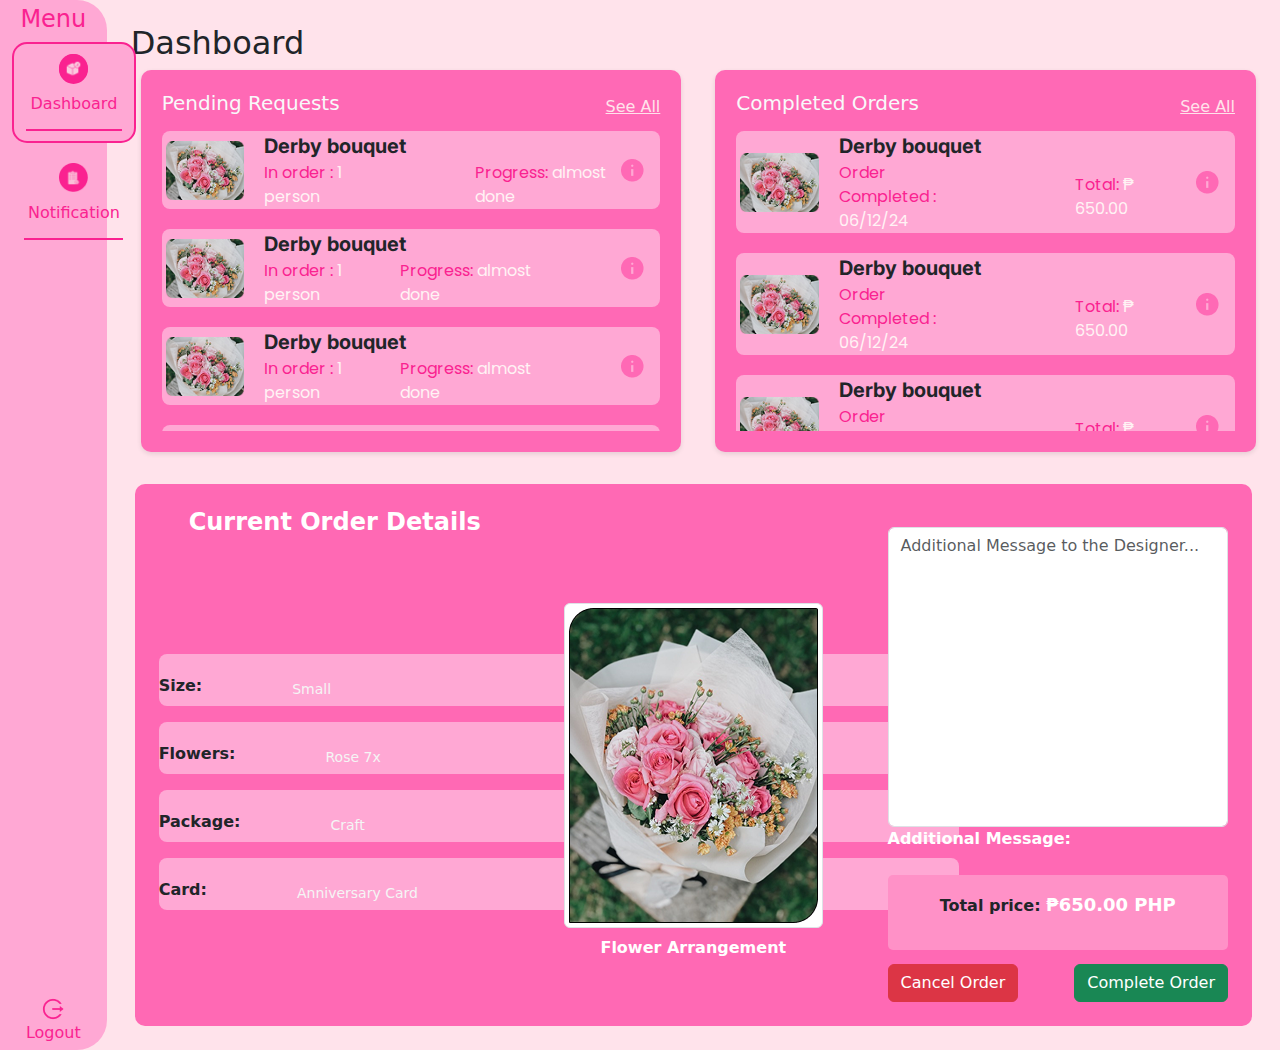
==== dashboard.html @ 8ddd06af "adjusted the scrollable content" ====
<!DOCTYPE html>
  <html lang="en">
  <head>
    <meta charset="UTF-8" />
    <meta name="viewport" content="width=device-width, initial-scale=1" />
    <title>Dashboard</title>
    <link rel="stylesheet" type="text/css" href="css/globalstyle.css">
    <link rel="stylesheet" type="text/css" href="css/dashboard.css">
    <link href="https://cdn.jsdelivr.net/npm/bootstrap@5.3.0/dist/css/bootstrap.min.css" rel="stylesheet" />
    
    <link href="https://fonts.googleapis.com/css2?family=Poppins:wght@300;400;500;600;700&display=swap" rel="stylesheet">
    <link href="https://fonts.googleapis.com/css2?family=Inter:wght@100;200;300;400;500;600;700;800;900&display=swap" rel="stylesheet">



  </head>
  <body>
    <div class="container-fluid">
      <div class="row">
        <nav class="col-sm-1 sidebar text-center">
          <div>
            <h4 class="menuss">Menu</h4>
            <ul class="nav flex-column">
              <li class="nav-item active">
                <div class="icon-box">
                  <img src="images/inventory.png">
                </div>
                <a class="nav-link link" href="index.html">Dashboard</a>
              </li>
              <li class="nav-item">
                <img src="images/reports.png">
                <a class="nav-link link" href="notif.html">Notification</a>
              </li>
              
            </ul>
          </div>
          <div class="text-center">
            <img href="#" src="images/logout.png">
            <a class="nav-link link" href="#">Logout</a>
          </div>
        </nav>

        <main class="col-md-11 p-4 mains">
          <h2>Dashboard</h2>
          <div class="row">

            <div class="col-md-6 mb-3">
              <div class="card-custom">
                <div class="d-flex justify-content-between align-items-center">
                  <h5 class="text-light">Pending Requests</h5>
                  <a href="#" class="see">See All</a>
                </div>

                <!-- SCROLLABLE CONTENT -->
                <div class="scrollable mt-2">

                  <!-- 1st CONTENT-SECTION -->
                  <div class="order-card d-flex align-items-center w-100 ">
                    
                    <img class="orders p-1" src="images/bouquet.png" alt="Bouquet">
                    
                    <div class="d-flex flex-column w-100 gap-0 ps-3">

                      <p class="mb-0 fw-bold dashboard-name">Derby bouquet</p> 

                      <div class=" d-flex flex justify-content-start align-items-center">
                          <span>
                            <p class=" m-0 progresss">In order : <span class= "started">1 person</span></p> 
                          </span>
                          <span class="ms-5 ps-5">
                            <p class="m-0 progresss">Progress: <span class= "started"> almost done</span></p> 
                          </span>
                      </div>
                      
                    </div>
                      
                    <img class=" align-self-center justify-content-center info-image pe-3" src="images/info.png" alt="Bouquet" />

                  </div>



                  <!-- CONTENT-SECTION -->
                  <div class="order-card d-flex align-items-center w-100">
                    
                    <img class="orders p-1" src="images/bouquet.png" alt="Bouquet">
                    
                    <div class="d-flex flex-column w-100 me-5 gap-0 ps-3">

                      <p class="mb-0 fw-bold dashboard-name">Derby bouquet</p> 

                      <div class=" d-flex flex justify-content-between align-items-center">
                          <span>
                            <p class=" m-0 progresss">In order : <span class= "started">1 person</span></p> 
                          </span>
                          <span>
                            <p class="m-0 progresss">Progress: <span class= "started"> almost done</span></p> 
                          </span>
                      </div>
                      
                    </div>
                      
                    <img class=" align-self-center justify-content-center info-image pe-3" src="images/info.png" alt="Bouquet">

                  </div>
                  
                  <!-- CONTENT-SECTION -->
                  <div class="order-card d-flex align-items-center w-100">
                    
                    <img class="orders p-1" src="images/bouquet.png" alt="Bouquet">
                    
                    <div class="d-flex flex-column w-100 me-5 gap-0 ps-3">

                      <p class="mb-0 fw-bold dashboard-name">Derby bouquet</p> 

                      <div class=" d-flex flex justify-content-between align-items-center">
                          <span>
                            <p class=" m-0 progresss">In order : <span class= "started">1 person</span></p> 
                          </span>
                          <span>
                            <p class="m-0 progresss">Progress: <span class= "started"> almost done</span></p> 
                          </span>
                      </div>
                      
                    </div>
                      
                    <img class=" align-self-center justify-content-center info-image pe-3" src="images/info.png" alt="Bouquet">

                  </div>

                  <!-- CONTENT-SECTION -->
                  <div class="order-card d-flex align-items-center w-100">
                    
                    <img class="orders p-1" src="images/bouquet.png" alt="Bouquet">
                    
                    <div class="d-flex flex-column w-100 me-5 gap-0 ps-3">

                      <p class="mb-0 fw-bold dashboard-name">Derby bouquet</p> 

                      <div class=" d-flex flex justify-content-between align-items-center">
                          <span>
                            <p class=" m-0 progresss">In order : <span class= "started">1 person</span></p> 
                          </span>
                          <span>
                            <p class="m-0 progresss">Progress: <span class= "started"> almost done</span></p> 
                          </span>
                      </div>
                      
                    </div>
                      
                    <img class=" align-self-center justify-content-center info-image pe-3" src="images/info.png" alt="Bouquet" />

                  </div>

                  <!-- CONTENT-SECTION -->
                  <div class="order-card d-flex align-items-center w-100">
                    
                    <img class="orders p-1" src="images/bouquet.png" alt="Bouquet">
                    
                    <div class="d-flex flex-column w-100 me-5 gap-0 ps-3">

                      <p class="mb-0 fw-bold dashboard-name">Derby bouquet</p> 

                      <div class=" d-flex flex justify-content-between align-items-center">
                          <span>
                            <p class=" m-0 progresss">In order : <span class= "started">1 person</span></p> 
                          </span>
                          <span>
                            <p class="m-0 progresss">Progress: <span class= "started"> almost done</span></p> 
                          </span>
                      </div>
                      
                    </div>
                      
                    <img class=" align-self-center justify-content-center info-image pe-3" src="images/info.png" alt="Bouquet" />

                  </div>

                  <!-- CONTENT-SECTION -->
                  <div class="order-card d-flex align-items-center w-100">
                    
                    <img class="orders p-1" src="images/bouquet.png" alt="Bouquet">
                    
                    <div class="d-flex flex-column w-100 me-5 gap-0 ps-3">

                      <p class="mb-0 fw-bold dashboard-name">Derby bouquet</p> 

                      <div class=" d-flex flex justify-content-between align-items-center">
                          <span>
                            <p class=" m-0 progresss">In order : <span class= "started">1 person</span></p> 
                          </span>
                          <span>
                            <p class="m-0 progresss">Progress: <span class= "started"> almost done</span></p> 
                          </span>
                      </div>
                      
                    </div>
                      
                    <img class=" align-self-center justify-content-center info-image pe-3" src="images/info.png" alt="Bouquet">

                  </div>
                </div>
              </div>
            </div>


            <!-- SECOND SECTION OF SCROLLABLE CONTENT -->
            <div class="col-md-6 mb-3">
              <div class="card-custom">
                <div class="d-flex justify-content-between align-items-center">
                  <h5 class="text-light">Completed Orders</h5>
                  <a href="#" class="see">See All</a>
                </div>

                <div class="scrollable mt-2">

                  <div class="order-card d-flex align-items-center w-100">
                    
                    <img class="orders p-1" src="images/bouquet.png" alt="Bouquet">
                    
                    <div class="d-flex flex-column w-100 me-5 gap-0 ps-3">

                      <p class="mb-0 fw-bold dashboard-name">Derby bouquet</p> 

                      <div class=" d-flex flex justify-content-start align-items-center">
                          <span>
                            <p class=" m-0 progresss">Order Completed : <span class= "started">06/12/24</span></p> 
                          </span>
                          <span class="ms-5 ps-5">
                            <p class="m-0 progresss">Total: <span class= "started"> ₱ 650.00</span></p> 
                          </span>
                      </div>
                      
                    </div>
                      
                    <img class=" align-self-center justify-content-center info-image pe-3" src="images/info.png" alt="Bouquet">

                  </div>

                  <!-- 2ND CONTENT SECTION -->
                  <div class="order-card d-flex align-items-center w-100">
                    
                    <img class="orders p-1" src="images/bouquet.png" alt="Bouquet">
                    
                    <div class="d-flex flex-column w-100 me-5 gap-0 ps-3">

                      <p class="mb-0 fw-bold dashboard-name">Derby bouquet</p> 

                      <div class=" d-flex flex justify-content-start align-items-center">
                          <span>
                            <p class=" m-0 progresss">Order Completed : <span class= "started">06/12/24</span></p> 
                          </span>
                          <span class="ms-5 ps-5">
                            <p class="m-0 progresss">Total: <span class= "started"> ₱ 650.00</span></p> 
                          </span>
                      </div>
                      
                    </div>
                      
                    <img class=" align-self-center justify-content-center info-image pe-3" src="images/info.png" alt="Bouquet">

                  </div>

                  <!-- 2ND CONTENT SECTION -->
                  <div class="order-card d-flex align-items-center w-100">
                    
                    <img class="orders p-1" src="images/bouquet.png" alt="Bouquet">
                    
                    <div class="d-flex flex-column w-100 me-5 gap-0 ps-3">

                      <p class="mb-0 fw-bold dashboard-name">Derby bouquet</p> 

                      <div class=" d-flex flex justify-content-start align-items-center">
                          <span>
                            <p class=" m-0 progresss">Order Completed : <span class= "started">06/12/24</span></p> 
                          </span>
                          <span class="ms-5 ps-5">
                            <p class="m-0 progresss">Total: <span class= "started"> ₱ 650.00</span></p> 
                          </span>
                      </div>
                      
                    </div>
                      
                    <img class=" align-self-center justify-content-center info-image pe-3" src="images/info.png" alt="Bouquet">

                  </div>

                  <!-- 2ND CONTENT SECTION -->
                  <div class="order-card d-flex align-items-center w-100">
                    
                    <img class="orders p-1" src="images/bouquet.png" alt="Bouquet">
                    
                    <div class="d-flex flex-column w-100 me-5 gap-0 ps-3">

                      <p class="mb-0 fw-bold dashboard-name">Derby bouquet</p> 

                      <div class=" d-flex flex justify-content-start align-items-center">
                          <span>
                            <p class=" m-0 progresss">Order Completed : <span class= "started">06/12/24</span></p> 
                          </span>
                          <span class="ms-5 ps-5">
                            <p class="m-0 progresss">Total: <span class= "started"> ₱ 650.00</span></p> 
                          </span>
                      </div>
                      
                    </div>
                      
                    <img class=" align-self-center justify-content-center info-image pe-3" src="images/info.png" alt="Bouquet">

                  </div>

                  <!-- 2ND CONTENT SECTION -->
                  <div class="order-card d-flex align-items-center w-100">
                    
                    <img class="orders p-1" src="images/bouquet.png" alt="Bouquet">
                    
                    <div class="d-flex flex-column w-100 me-5 gap-0 ps-3">

                      <p class="mb-0 fw-bold dashboard-name">Derby bouquet</p> 

                      <div class=" d-flex flex justify-content-start align-items-center">
                          <span>
                            <p class=" m-0 progresss">Order Completed : <span class= "started">06/12/24</span></p> 
                          </span>
                          <span class="ms-5 ps-5">
                            <p class="m-0 progresss">Total: <span class= "started"> ₱ 650.00</span></p> 
                          </span>
                      </div>
                      
                    </div>
                      
                    <img class=" align-self-center justify-content-center info-image pe-3" src="images/info.png" alt="Bouquet">

                  </div>

                  <!-- 2ND CONTENT SECTION -->
                  <div class="order-card d-flex align-items-center w-100">
                    
                    <img class="orders p-1" src="images/bouquet.png" alt="Bouquet">
                    
                    <div class="d-flex flex-column w-100 me-5 gap-0 ps-3">

                      <p class="mb-0 fw-bold dashboard-name">Derby bouquet</p> 

                      <div class=" d-flex flex justify-content-start align-items-center">
                          <span>
                            <p class=" m-0 progresss">Order Completed : <span class= "started">06/12/24</span></p> 
                          </span>
                          <span class="ms-5 ps-5">
                            <p class="m-0 progresss">Total: <span class= "started"> ₱ 650.00</span></p> 
                          </span>
                      </div>
                      
                    </div>
                      
                    <img class=" align-self-center justify-content-center info-image pe-3" src="images/info.png" alt="Bouquet">

                  </div>

                  <!-- 2ND CONTENT SECTION -->
                  <div class="order-card d-flex align-items-center w-100">
                    
                    <img class="orders p-1" src="images/bouquet.png" alt="Bouquet">
                    
                    <div class="d-flex flex-column w-100 me-5 gap-0 ps-3">

                      <p class="mb-0 fw-bold dashboard-name">Derby bouquet</p> 

                      <div class=" d-flex flex justify-content-start align-items-center">
                          <span>
                            <p class=" m-0 progresss">Order Completed : <span class= "started">06/12/24</span></p> 
                          </span>
                          <span class="ms-5 ps-5">
                            <p class="m-0 progresss">Total: <span class= "started"> ₱ 650.00</span></p> 
                          </span>
                      </div>
                      
                    </div>
                      
                    <img class=" align-self-center justify-content-center info-image pe-3" src="images/info.png" alt="Bouquet">

                  </div>

                  <!-- 2ND CONTENT SECTION -->
                  <div class="order-card d-flex align-items-center w-100">
                    
                    <img class="orders p-1" src="images/bouquet.png" alt="Bouquet">
                    
                    <div class="d-flex flex-column w-100 me-5 gap-0 ps-3">

                      <p class="mb-0 fw-bold dashboard-name">Derby bouquet</p> 

                      <div class=" d-flex flex justify-content-start align-items-center">
                          <span>
                            <p class=" m-0 progresss">Order Completed : <span class= "started">06/12/24</span></p> 
                          </span>
                          <span class="ms-5 ps-5">
                            <p class="m-0 progresss">Total: <span class= "started"> ₱ 650.00</span></p> 
                          </span>
                      </div>
                      
                    </div>
                      
                    <img class=" align-self-center justify-content-center info-image pe-3" src="images/info.png" alt="Bouquet">

                  </div>

                  <!-- 2ND CONTENT SECTION -->
                  <div class="order-card d-flex align-items-center w-100">
                    
                    <img class="orders p-1" src="images/bouquet.png" alt="Bouquet">
                    
                    <div class="d-flex flex-column w-100 me-5 gap-0 ps-3">

                      <p class="mb-0 fw-bold dashboard-name">Derby bouquet</p> 

                      <div class=" d-flex flex justify-content-start align-items-center">
                          <span>
                            <p class=" m-0 progresss">Order Completed : <span class= "started">06/12/24</span></p> 
                          </span>
                          <span class="ms-5 ps-5">
                            <p class="m-0 progresss">Total: <span class= "started"> ₱ 650.00</span></p> 
                          </span>
                      </div>
                      
                    </div>
                      
                    <img class=" align-self-center justify-content-center info-image pe-3" src="images/info.png" alt="Bouquet">

                  </div>

                  <!-- 2ND CONTENT SECTION -->
                  <div class="order-card d-flex align-items-center w-100">
                    
                    <img class="orders p-1" src="images/bouquet.png" alt="Bouquet">
                    
                    <div class="d-flex flex-column w-100 me-5 gap-0 ps-3">

                      <p class="mb-0 fw-bold dashboard-name">Derby bouquet</p> 

                      <div class=" d-flex flex justify-content-start align-items-center">
                          <span>
                            <p class=" m-0 progresss">Order Completed : <span class= "started">06/12/24</span></p> 
                          </span>
                          <span class="ms-5 ps-5">
                            <p class="m-0 progresss">Total: <span class= "started"> ₱ 650.00</span></p> 
                          </span>
                      </div>
                      
                    </div>
                      
                    <img class=" align-self-center justify-content-center info-image pe-3" src="images/info.png" alt="Bouquet">

                  </div>


                </div>
              </div>
            </div>
          </div>

          <div class="row mt-3 px-3">
            <div class="dashboard-content p-4">
                <h4 class="cur fw-bold">Current Order Details</h4>
        
                <div class="row align-items-center ">
                   
                    <div class="col-md-4 ">
                        <form>
                            <div class="mb-3 order-card ords">
                                <label class="form-label fw-bold">Size:</label>
                                <small class="texts">Small</small>
                            </div>
                            <div class="mb-3 order-card ords">
                                <label class="form-label fw-bold">Flowers:</label>
                                <small class="texts">Rose 7x</small>
                            </div>
                            <div class="mb-3 order-card ords">
                                <label class="form-label fw-bold">Package:</label>
                                <small class="texts">Craft</small>
                            </div>
                            <div class="mb-3 order-card ords">
                                <label class="form-label fw-bold">Card:</label>
                                <small class="texts">Anniversary Card</small>
                            </div>
                        </form>
                    </div>
        
                 
                    <div class="col-md-4 text-center">
                        <img src="images/boks.png" class="img-fluid img-thumbnail rounded" alt="Bouquet">
                        <p class="fw-bold mt-2 text-white">Flower Arrangement</p>
                    </div>
        
                    <div class="col-md-4">
                        <div class="mb-3 adds">
                            <textarea class="form-control message-box" placeholder="Additional Message to the Designer..."></textarea>
                            <label class="form-label fw-bold text-white">Additional Message:</label>
                        </div>
                        <div class="price-box p-3">
                            <p class="fw-bold">Total price: <span class="price">₱650.00 PHP</span></p>
                        </div>
                        <div class="d-flex justify-content-between">
                            <button class="btn btn-danger">Cancel Order</button>
                            <button class="btn btn-success">Complete Order</button>
                        </div>
                    </div>
                </div>
            </div>
        </div>
        

        </main>
      </div>
    </div>

    <script src="https://cdn.jsdelivr.net/npm/bootstrap@5.3.0/dist/js/bootstrap.bundle.min.js"></script>
  </body>
  </html>
---- css/globalstyle.css ----
body {
  background-color: #FFE3EB;
}

.sidebar {
  background-color: #FFA8D4;
  min-height: 80vh;
  display: flex;
  flex-direction: column;
  justify-content: space-between;
  padding: 5px;
  color: #FA2290;
  border-radius: 0px 30px 30px 0px;
  position: sticky;
}

.nav-item {
  text-align: center;
  position: relative;
  margin-bottom: 10px;
  padding: 10px 0;
}

/* Box effect for active item */
.nav-item.active {
  border: 2px solid #FA2290;
  border-radius: 15px;
  background-color:#FFA8D4;
  

}

/* Styling for icon inside active box */
.nav-item.active .icon-box {
  background-color: #FA2290;
  border-radius: 50%;
  display: inline-block;
}

.nav-item img {
  width: 29px;
  height: 29px;
  margin-bottom: 1px;
}

/* Underline effect */
.nav-item::after {
  content: "";
  display: block;
  width: 80%;
  height: 2px;
  background-color: #FA2290;
  margin: 5px auto 0;
}

/* Link styling */
.nav-link {
  color: #FA2290;
  font-weight: bold;
}


.sidebar .link {
  color: #FA2290; 
}
.see{
  text-decoration: underline;
  color: #FFE3EB;
}
---- css/dashboard.css ----
body {
  background-color: #FFE3EB !important;
}

/* Hide scrollbar */
::-webkit-scrollbar {
  display: none;
}


.pending {
  /* padding-left: 180px; */
  color: #FA2290;
}

.progresss {
  color: #FA2290;
}

.started {
  color: #FFF3F4;
}

.progresss,
.started {
  font-family: 'Poppins', sans-serif;

}

.dashboard-name {
  font-size: 20px;
  font-family: 'Inter', sans-serif;
}

.texts {

  margin-left: 10vh;
  color: whitesmoke;
}


.images {
  width: 24px;
  height: 24px;
  margin-top: -34px;
  margin-right: -28px;

}

h5 {
  color: green;
}

.menuss {
  text-align: center;
}

.cur {
  padding-left: 30px;
  color: white;
  margin-bottom: 40px;
}

.adds {
  margin-top: -50px;
}


.card-custom {
  background-color: #FF69B5;
  border-radius: 10px;
  padding: 21px;
  box-shadow: 0 2px 5px rgba(0, 0, 0, 0.1);
  margin-left: 10px;
}

.scrollable {
  max-height: 300px;
  overflow-y: auto;
  overflow-x: hidden;
}

.order-card {
  display: flex;
  align-items: center;
  margin-bottom: 20px;
  border-radius: 8px;
  /* justify-content: end; */
  /* flex-direction: row; */

  /* padding: 10px; */
  /* margin-bottom: 10px; */
  background-color: #FFA8D4;
  /* border-radius: 5px; */
  flex-grow: 0;
  /* Prevents it from expanding */
  flex-shrink: 1;
  /* Allows it to shrink if needed */
  flex-basis: auto;
  /* Keeps it sized based on content */
  width: 800px !important;
  /* width: 100%; */
  /* width: 800px; */
  /* width: auto; */
  /* flex-wrap: wrap; */
}

.content-text-row {
  justify-content: end;
  /* width: 1000px; */
  /* width: auto; */
  /* width: 700px; */
}

.orders {
  width: 89px;
  height: 67px;
  object-fit: cover;
  border-radius: 5px;
  /* margin-right: 10px; */
}

.info-image {}

.dashboard-content {
  background: #ff69b4;
  border-radius: 10px;
  padding: 20px;
  /* margin-bottom: 200px; */
}

.ords {
  padding-top: 20px;

  margin-bottom: 303vh;


}

.message-box {
  width: 100%;
  height: 300px;
  /* Fixed height */
  border-radius: 5px;
  padding: 5px;
  resize: none;
  /* Prevent resizing */
  overflow: hidden;
  /* Hide extra content */
}

.price-box {
  background: #ff91c7;
  border-radius: 5px;
  text-align: center;
  margin-bottom: 14px;
}

.price {
  font-size: 18px;
  font-weight: bold;
  color: #fff;
}
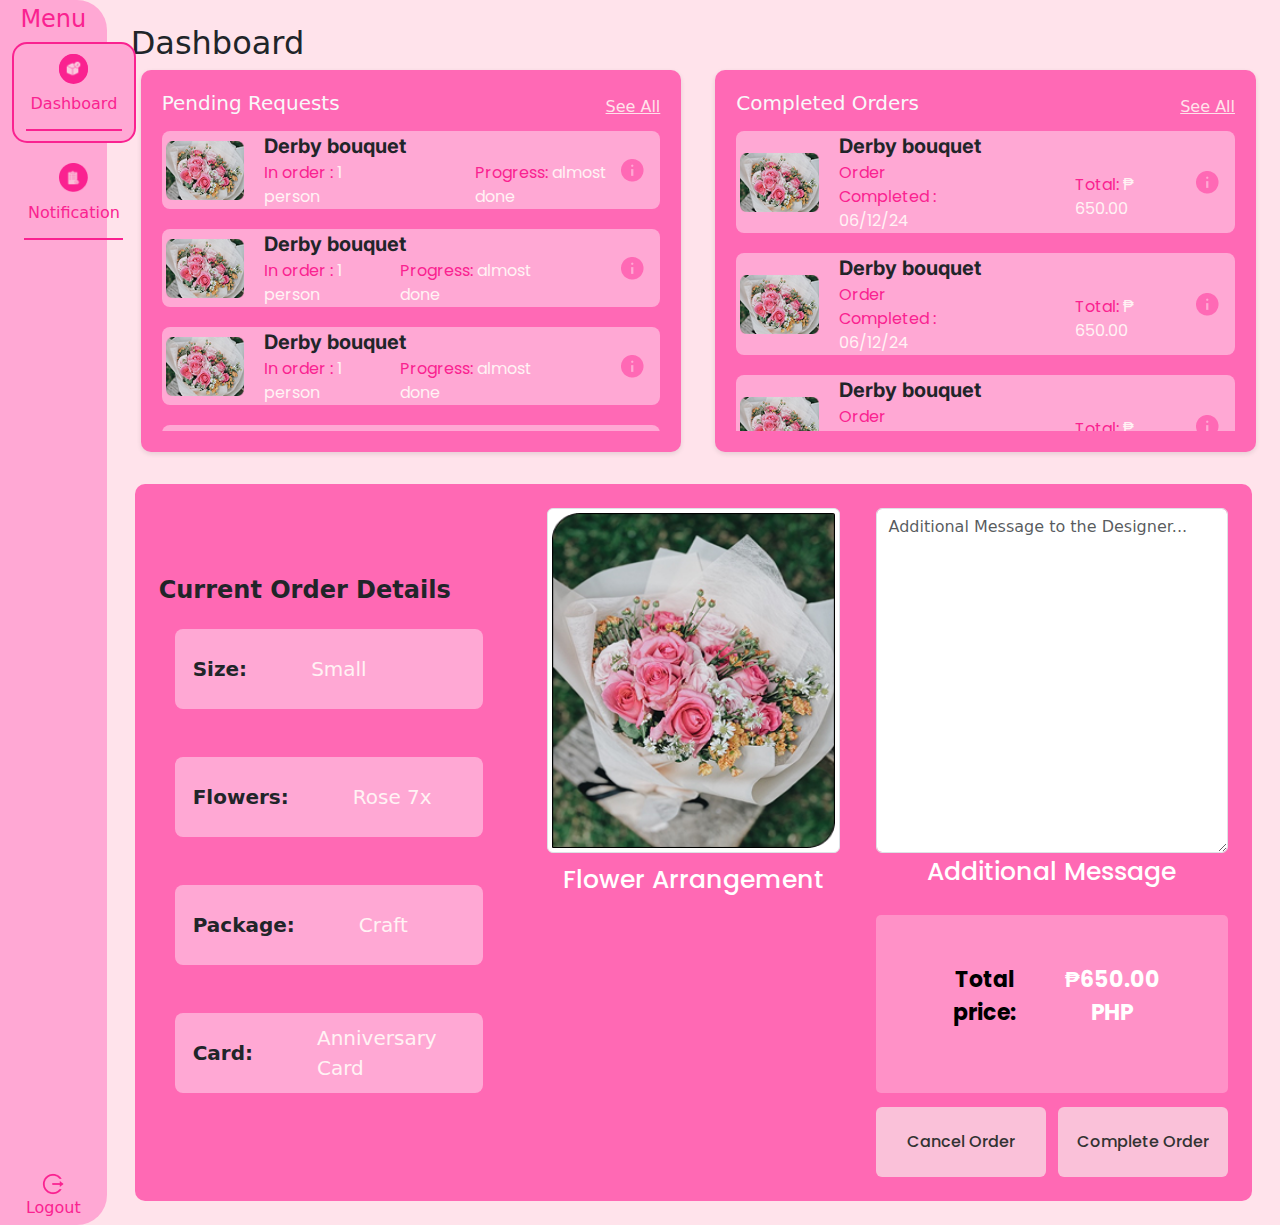
==== commit 24c762bb: "adjusted dashboard order details" ====
--- a/dashboard.html
+++ b/dashboard.html
@@ -459,51 +459,63 @@
             </div>
           </div>
 
+
+          <!-- CURRENT ORDER DETAILS DASHBOARD -->
           <div class="row mt-3 px-3">
             <div class="dashboard-content p-4">
-                <h4 class="cur fw-bold">Current Order Details</h4>
+                
         
                 <div class="row align-items-center ">
-                   
+                     
+                  <!-- ORDER DETAILS TEXTS -->
                     <div class="col-md-4 ">
-                        <form>
-                            <div class="mb-3 order-card ords">
-                                <label class="form-label fw-bold">Size:</label>
-                                <small class="texts">Small</small>
+                      <h4 class="fw-bold details-title">Current Order Details</h4>
+                        <form class="d-flex justify-content-between flex-column p-3 gap-5">
+
+                            <div class=" details-card ords">
+                                <label class="details-category">Size:</label>
+                                <p class="details-texts ms-5 ps-3">Small</p>
                             </div>
-                            <div class="mb-3 order-card ords">
-                                <label class="form-label fw-bold">Flowers:</label>
-                                <small class="texts">Rose 7x</small>
+
+                            <div class=" details-card ords">
+                                <label class="details-category">Flowers:</label>
+                                <p class="details-texts ms-5 ps-3">Rose 7x</p>
                             </div>
-                            <div class="mb-3 order-card ords">
-                                <label class="form-label fw-bold">Package:</label>
-                                <small class="texts">Craft</small>
+
+                            <div class=" details-card ords">
+                                <label class="details-category">Package:</label>
+                                <p class="details-texts ms-5 ps-3">Craft</p>
                             </div>
-                            <div class="mb-3 order-card ords">
-                                <label class="form-label fw-bold">Card:</label>
-                                <small class="texts">Anniversary Card</small>
+                            
+                            <div class=" details-card ords">
+                                <label class="details-category">Card:</label>
+                                <p class="details-texts ms-5 ps-3">Anniversary Card</p>
                             </div>
                         </form>
                     </div>
         
                  
-                    <div class="col-md-4 text-center">
-                        <img src="images/boks.png" class="img-fluid img-thumbnail rounded" alt="Bouquet">
-                        <p class="fw-bold mt-2 text-white">Flower Arrangement</p>
+                    <!-- ORDER DETAILS IMAGE -->
+                    <div class="col-md-4 d-flex flex-column align-self-start align-items-center justify-content-center details-img">
+                        <img src="images/boks.png" class="img-fluid img-thumbnail rounded " alt="Bouquet">
+                        <p class="mt-2 text-white">Flower Arrangement</p>
                     </div>
         
-                    <div class="col-md-4">
-                        <div class="mb-3 adds">
-                            <textarea class="form-control message-box" placeholder="Additional Message to the Designer..."></textarea>
-                            <label class="form-label fw-bold text-white">Additional Message:</label>
-                        </div>
-                        <div class="price-box p-3">
-                            <p class="fw-bold">Total price: <span class="price">₱650.00 PHP</span></p>
-                        </div>
-                        <div class="d-flex justify-content-between">
-                            <button class="btn btn-danger">Cancel Order</button>
-                            <button class="btn btn-success">Complete Order</button>
-                        </div>
+
+                    <!-- ORDER DETAILS ADDIONAL INFO -->
+                    <div class="col-md-4 ps-0 d-flex flex-column  ">
+                      <div class="mb-3 additional-message text-center">
+                          <textarea class="form-control message-box " placeholder="Additional Message to the Designer..."></textarea>
+                          <label class="form-label text-white">Additional Message</label>
+                      </div>
+                      <div class="price-box p-5 d-flex justify-content-between">
+                          <p class="price-text">Total price: </p>
+                          <span class="price">₱650.00 PHP</span>
+                      </div>
+                      <div class="d-flex info-buttons justify-content-between">
+                          <button class="btn btn-cancel">Cancel Order</button>
+                          <button class="btn btn-complete">Complete Order</button>
+                      </div>
                     </div>
                 </div>
             </div>
--- a/css/dashboard.css
+++ b/css/dashboard.css
@@ -1,6 +1,8 @@
 body {
   background-color: #FFE3EB !important;
 }
+
+
 
 /* Hide scrollbar */
 ::-webkit-scrollbar {
@@ -32,11 +34,8 @@
   font-family: 'Inter', sans-serif;
 }
 
-.texts {
-
-  margin-left: 10vh;
-  color: whitesmoke;
-}
+
+
 
 
 .images {
@@ -61,9 +60,7 @@
   margin-bottom: 40px;
 }
 
-.adds {
-  margin-top: -50px;
-}
+
 
 
 .card-custom {
@@ -85,24 +82,10 @@
   align-items: center;
   margin-bottom: 20px;
   border-radius: 8px;
-  /* justify-content: end; */
-  /* flex-direction: row; */
-
-  /* padding: 10px; */
-  /* margin-bottom: 10px; */
   background-color: #FFA8D4;
-  /* border-radius: 5px; */
-  flex-grow: 0;
-  /* Prevents it from expanding */
-  flex-shrink: 1;
-  /* Allows it to shrink if needed */
-  flex-basis: auto;
-  /* Keeps it sized based on content */
+
+
   width: 800px !important;
-  /* width: 100%; */
-  /* width: 800px; */
-  /* width: auto; */
-  /* flex-wrap: wrap; */
 }
 
 .content-text-row {
@@ -129,24 +112,73 @@
   /* margin-bottom: 200px; */
 }
 
-.ords {
+/* .ords {
   padding-top: 20px;
 
   margin-bottom: 303vh;
 
 
+} */
+
+.details-card {
+  background-color: #FFA8D4;
+  display: flex;
+  align-items: center;
+  justify-content: start;
+  border-radius: 8px;
+  height: 80px;
+  /* margin-bottom: 80px; */
+}
+
+.details-texts {
+  color: #FFF3F4;
+  margin: 0 auto 0 0;
+  font-size: 20px;
+  font-weight: 500;
+
+}
+
+.details-category {
+  font-weight: bold;
+  font-size: 20px;
+  padding-left: 18px;
+}
+
+.details-title {
+  align-items: flex-start;
+}
+
+.details-img img {
+  width: 293px;
+  height: 345px;
+  /* justify-content: center !important; */
+}
+
+.details-img p {
+  font-family: 'Poppins', sans-serif;
+  font-size: 25px;
+  font-weight: 500;
+}
+
+.additional-message label {
+  font-family: 'Poppins', sans-serif;
+  font-size: 25px;
+  font-weight: 500;
 }
 
 .message-box {
-  width: 100%;
-  height: 300px;
+  /* width: 300px !important; */
+  width: 100% !important;
+  height: 345px;
   /* Fixed height */
   border-radius: 5px;
-  padding: 5px;
-  resize: none;
+  /* padding: 5px; */
+  /* resize: none; */
   /* Prevent resizing */
-  overflow: hidden;
+  /* overflow: hidden; */
   /* Hide extra content */
+  /* align-items: flex-start; */
+  /* align-self: flex-end; */
 }
 
 .price-box {
@@ -156,8 +188,34 @@
   margin-bottom: 14px;
 }
 
-.price {
-  font-size: 18px;
+.price-box p,
+.price-box span {
+  font-family: 'Poppins', sans-serif;
+}
+
+.price-box .price,
+.price-box .price-text {
+  color: #fff;
   font-weight: bold;
-  color: #fff;
+  font-size: 22px;
+
+}
+
+.price-box .price-text {
+  color: black;
+}
+
+
+
+
+
+.info-buttons .btn-complete,
+.info-buttons .btn-cancel {
+  width: 170px;
+  height: 70px;
+  background-color: #FAC1D9 !important;
+  font-size: 16px;
+  font-family: 'Poppins', sans-serif;
+  font-weight: 500;
+  color: #333333;
 }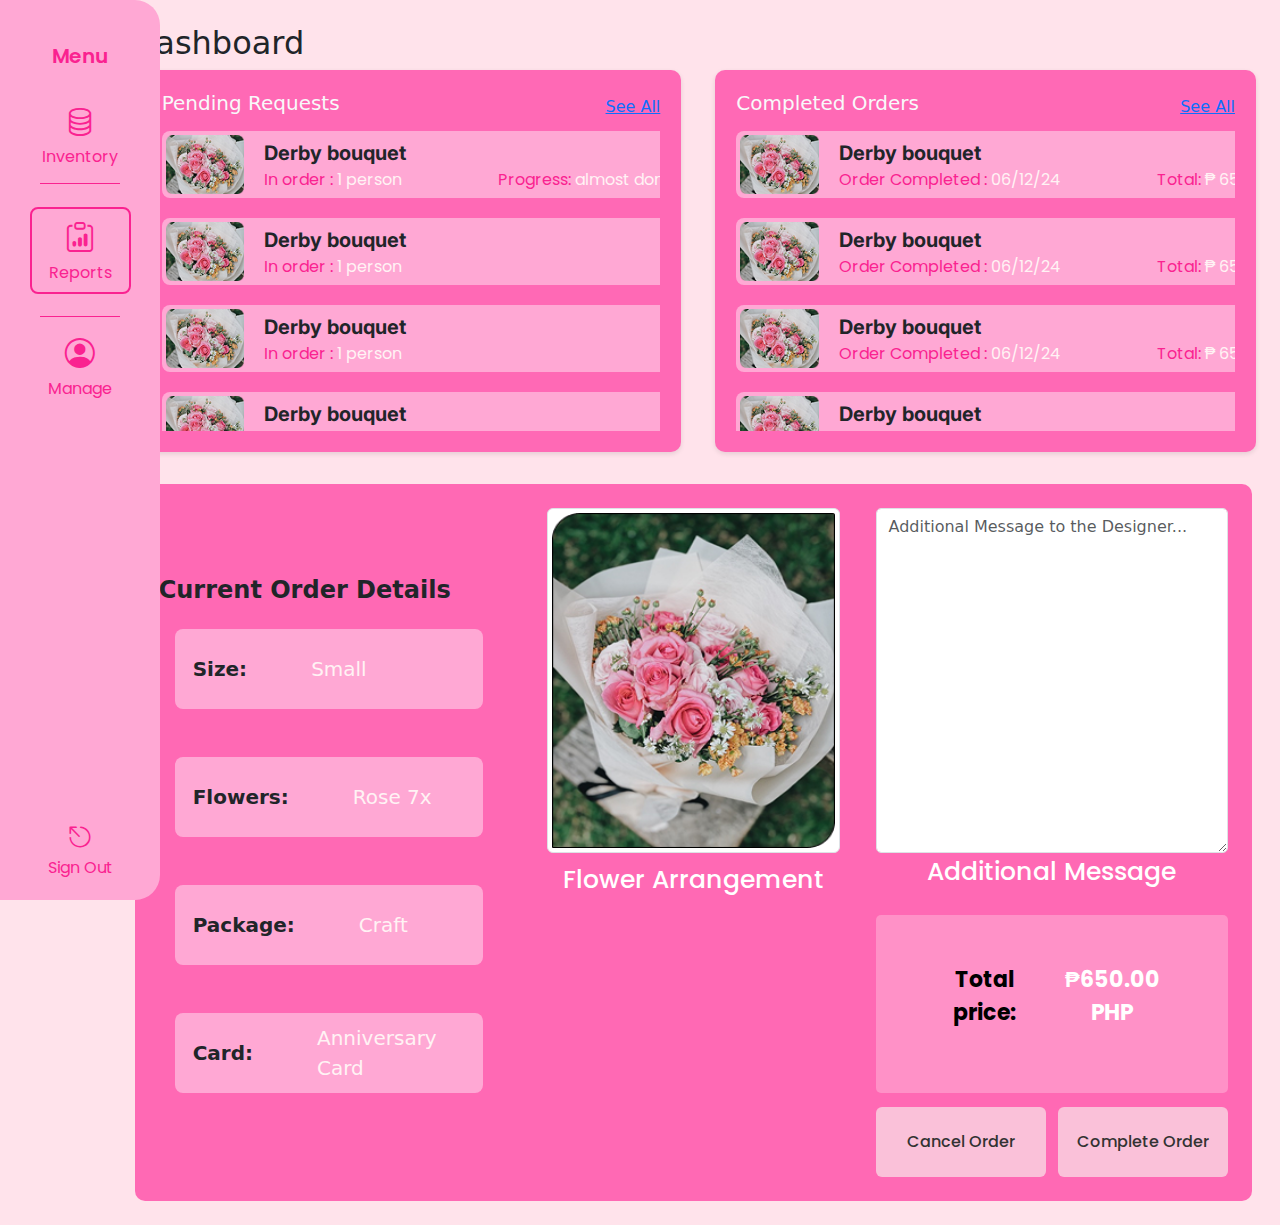
==== commit def00224: "commmiitttt" ====
--- a/dashboard.html
+++ b/dashboard.html
@@ -4,9 +4,13 @@
     <meta charset="UTF-8" />
     <meta name="viewport" content="width=device-width, initial-scale=1" />
     <title>Dashboard</title>
-    <link rel="stylesheet" type="text/css" href="css/globalstyle.css">
+    <!-- <link rel="stylesheet" type="text/css" href="css/globalstyle.css"> -->
+    <link href="https://cdn.jsdelivr.net/npm/bootstrap@5.3.0/dist/css/bootstrap.min.css" rel="stylesheet" />
+    <link rel="stylesheet" href="https://cdn.jsdelivr.net/npm/bootstrap-icons@1.11.3/font/bootstrap-icons.min.css">
+    <link rel="stylesheet" href="https://cdnjs.cloudflare.com/ajax/libs/font-awesome/5.15.4/css/all.min.css">
     <link rel="stylesheet" type="text/css" href="css/dashboard.css">
-    <link href="https://cdn.jsdelivr.net/npm/bootstrap@5.3.0/dist/css/bootstrap.min.css" rel="stylesheet" />
+    <link rel="stylesheet" href="css/navbar-style.css">
+
     
     <link href="https://fonts.googleapis.com/css2?family=Poppins:wght@300;400;500;600;700&display=swap" rel="stylesheet">
     <link href="https://fonts.googleapis.com/css2?family=Inter:wght@100;200;300;400;500;600;700;800;900&display=swap" rel="stylesheet">
@@ -17,28 +21,70 @@
   <body>
     <div class="container-fluid">
       <div class="row">
-        <nav class="col-sm-1 sidebar text-center">
-          <div>
-            <h4 class="menuss">Menu</h4>
-            <ul class="nav flex-column">
-              <li class="nav-item active">
-                <div class="icon-box">
-                  <img src="images/inventory.png">
+        
+      <!-- SIDEBAR -->
+      <div class="col-1">
+        <div class="d-flex flex-column sidebar expand">
+          <!-- MENU TEXT -->
+          
+          <div class="d-flex justify-content-center align-items-center">
+
+
+
+            <button class="toggle-btn d-flex flex-row align-items-center justify-content-center" type="button">
+              <div class="d-block link-dark text-decoration-none sidebar-body menu-text mt-4 pt-3 ">
+                <p class="text-center mb-1">Menu</p>
+              </div>
+
+              <div class="d-flex align-items-end mt-4 pt-3" style="margin-top: auto;">
+                
+                    <i class="bi bi-grid-fill fw-bold "></i>
+                
+              </div>
+            </button>
+          </div>
+
+          <ul class="nav nav-pills nav-flush flex-column mb-auto text-center">
+            <!-- INVENTORY -->
+            <li class="my-2">
+              <a href="#" class="nav-link border_bottom" title="Dashboard" data-bs-toggle="tooltip"
+                data-bs-placement="right">
+                <i class="bi bi-database nav-icons"></i>
+                <p>Inventory</p>
+              </a>
+            </li>
+
+            <!-- REPORTS -->
+            <li class="my-2">
+              <a href="#" class="nav-link py-3" title="Orders" data-bs-toggle="tooltip" data-bs-placement="right">
+                <div class="border_box">
+                  <i class="bi bi-clipboard-data"></i>
+                  <p>Reports</p>
                 </div>
-                <a class="nav-link link" href="index.html">Dashboard</a>
-              </li>
-              <li class="nav-item">
-                <img src="images/reports.png">
-                <a class="nav-link link" href="notif.html">Notification</a>
-              </li>
-              
-            </ul>
+              </a>
+            </li>
+
+            <!-- MANAGE -->
+            <li class="my-2">
+              <a href="#" class="nav-link border_top" title="Products" data-bs-toggle="tooltip"
+                data-bs-placement="right">
+                <i class="bi bi-person-circle"></i>
+                <p>Manage</p>
+              </a>
+            </li>
+          </ul>
+
+          <!-- SIGN OUT -->
+          <div class="nav-link-exit nav-link">
+            <a href="#"
+              class="d-flex flex-column align-items-center justify-content-center link-dark text-decoration-none">
+              <i class="bi bi-escape"></i>
+              <p class="d-block p-exit">Sign Out</p>
+            </a>
           </div>
-          <div class="text-center">
-            <img href="#" src="images/logout.png">
-            <a class="nav-link link" href="#">Logout</a>
-          </div>
-        </nav>
+        </div>
+      </div>
+      <!-- END OF NAVBAR -->
 
         <main class="col-md-11 p-4 mains">
           <h2>Dashboard</h2>
--- a/css/navbar-style.css
+++ b/css/navbar-style.css
@@ -0,0 +1,147 @@
+@import url('https://fonts.googleapis.com/css2?family=Poppins:wght@300;400;500;600;700&display=swap');
+
+.sidebar {
+  font-family: 'Poppins', sans-serif;
+  background-color: #FFA8D4;
+  position: fixed;
+  transition: all .25s ease-in-out;
+  top: 0;
+  left: 0;
+  border-radius: 0 25px 25px 0;
+}
+
+
+
+
+
+.sidebar {
+  width: 160px;
+  height: 100vh;
+}
+
+
+.sidebar p {
+  color: #FA2290;
+}
+
+.menu-text {
+  font-weight: 600;
+  font-size: 20px;
+}
+
+.nav-link {
+  display: flex;
+  flex-direction: column;
+  align-items: center;
+  justify-content: center;
+  height: 100px;
+}
+
+.nav-link p {
+  margin: 0;
+}
+
+
+.border_bottom,
+.border_top {
+  position: relative;
+
+}
+
+.border_bottom::after,
+.border_top::after {
+  content: "";
+  position: absolute;
+  bottom: 0;
+  /*UNCOMMENT this if the border is displayed at the right side*/
+  /* transform: translateX(-50%); */
+  opacity: 1;
+  width: 50%;
+  height: 1px;
+  background-color: #FA2290;
+  transition: all 1s ease-in-out 1s
+}
+
+.border_top::after {
+  top: 0;
+}
+
+
+
+.border_box {
+  border: 2px solid #FA2290;
+  border-radius: 8px;
+  padding: 7px 17px;
+  transition: border 0.10s ease-in-out 0.10s, box-shadow 0.01s ease-in-out 0.01s;
+}
+
+
+
+
+.nav-link i {
+  font-size: 30px;
+  color: #FA2290;
+  border: none;
+}
+
+.nav-link-exit i {
+  font-size: 24px;
+}
+
+.nav-link-exit p {
+  font-size: 16px;
+
+}
+
+
+
+/* RESPONSIVENESS */
+
+.toggle-btn {
+  border: none;
+  background-color: inherit;
+  color: #FA2290;
+}
+
+.toggle-btn i {
+  font-weight: 700;
+  font-size: 24px;
+  display: none;
+}
+
+
+
+
+
+.sidebar:not(.expand) .nav-link p,
+.sidebar:not(.expand) .border_bottom::after,
+.sidebar:not(.expand) .border_top::after,
+.sidebar:not(.expand) .toggle-btn p {
+  display: none !important;
+}
+
+
+.sidebar:not(.expand) .nav-link {
+  padding: 50px 0;
+  height: 50px;
+}
+
+.sidebar:not(.expand) .nav-pills {
+  margin-top: 20px;
+}
+
+
+.sidebar:not(.expand) .border_box {
+  border: none;
+  box-shadow: none;
+}
+
+.sidebar:not(.expand) .toggle-btn i {
+  display: block;
+}
+
+.sidebar:not(.expand) {
+  width: 80px;
+  height: 100vh;
+  border-radius: 0;
+}